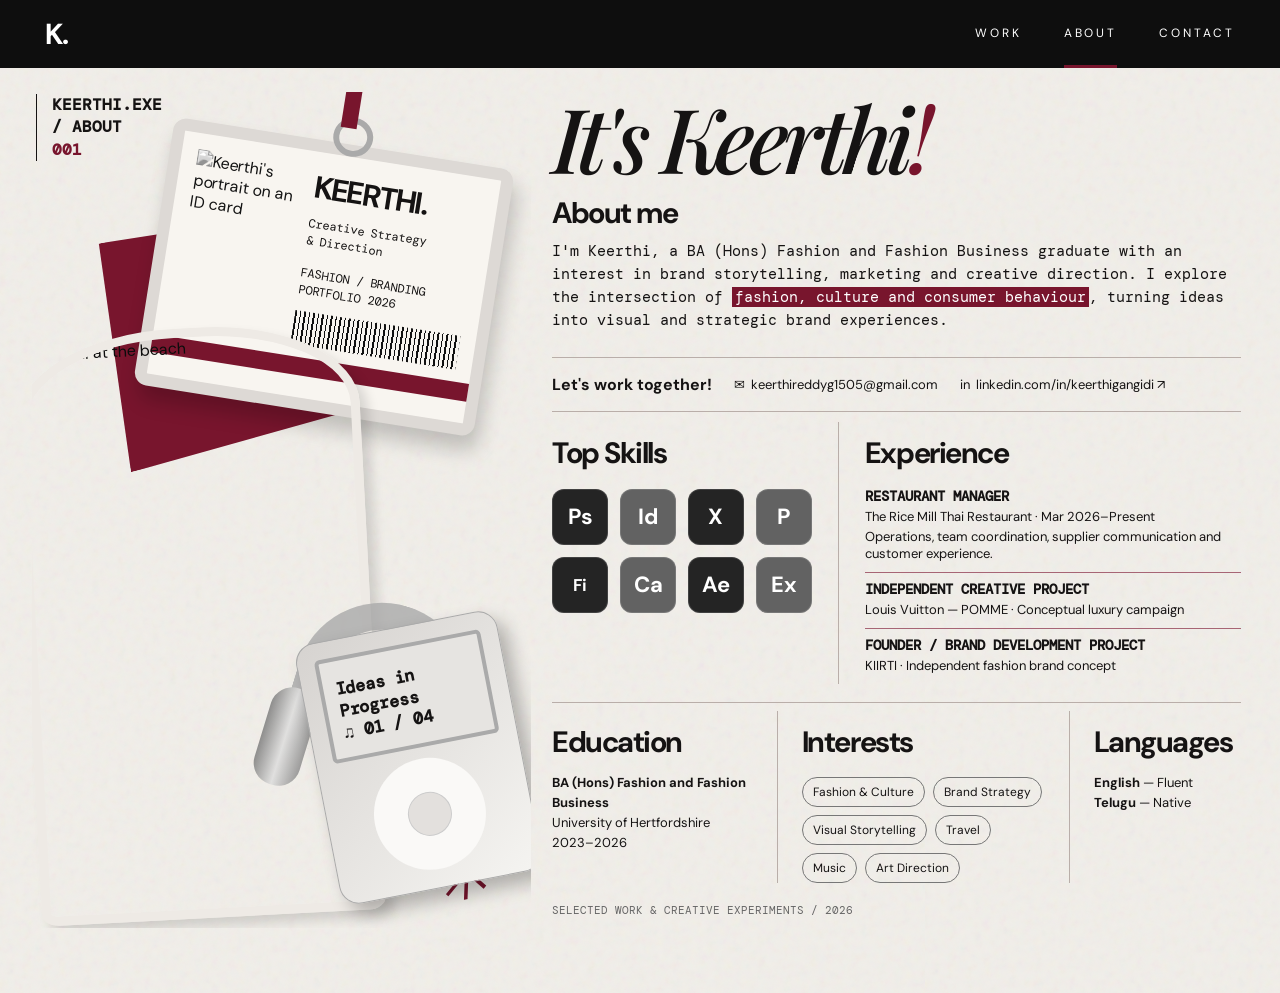
==== about.html @ a06f7903 "Add files via upload" ====
<!DOCTYPE html>
<html lang="en">
<head>
<meta charset="utf-8"><meta name="viewport" content="width=device-width,initial-scale=1">
<title>About — Keerthi</title>
<meta name="description" content="About Keerthi — fashion marketing, branding and creative direction.">
<link rel="preconnect" href="https://fonts.googleapis.com"><link rel="preconnect" href="https://fonts.gstatic.com" crossorigin>
<link href="https://fonts.googleapis.com/css2?family=DM+Sans:wght@400;500;600;700&family=DM+Mono:wght@400;500&family=Playfair+Display:ital,wght@0,500;1,500&display=swap" rel="stylesheet">
<style>
:root{--paper:#f1eee9;--ink:#151313;--red:#78152d;--line:#b9aea9}*{box-sizing:border-box}html{scroll-behavior:smooth}body{margin:0;background:var(--paper);color:var(--ink);font-family:'DM Sans',sans-serif}a{color:inherit}a:focus-visible{outline:3px solid var(--red);outline-offset:4px}.top{height:68px;background:#0e0e0e;color:white;display:flex;justify-content:space-between;align-items:center;padding:0 3.5%;letter-spacing:.18em}.top .mark{font-size:29px;font-weight:700;letter-spacing:-.06em;text-decoration:none}.top nav{display:flex;gap:42px}.top nav a{font-size:12px;text-decoration:none;padding:24px 0}.top nav .active{border-bottom:3px solid var(--red)}.page{max-width:1700px;margin:auto;min-height:calc(100vh - 68px);padding:24px 2.5% 65px;display:grid;grid-template-columns:41% 59%;background-color:var(--paper);background-image:url("data:image/svg+xml,%3Csvg viewBox='0 0 180 180' xmlns='http://www.w3.org/2000/svg'%3E%3Cfilter id='n'%3E%3CfeTurbulence type='fractalNoise' baseFrequency='.6' numOctaves='3' stitchTiles='stitch'/%3E%3C/filter%3E%3Crect width='100%25' height='100%25' filter='url(%23n)' opacity='.075'/%3E%3C/svg%3E")}.art{min-height:790px;position:relative;overflow:hidden}.side-label{position:absolute;z-index:7;left:4px;top:2px;border-left:1px solid;padding-left:15px;font:600 16px/1.4 'DM Mono',monospace}.side-label strong{color:var(--red)}.paper-scrap{position:absolute;background:var(--red);width:250px;height:230px;left:70px;top:125px;transform:rotate(-13deg);clip-path:polygon(8% 0,97% 7%,100% 95%,0 100%);box-shadow:0 4px 14px #0002}.id-card{position:absolute;top:50px;left:24%;width:69%;min-height:270px;z-index:3;transform:rotate(9deg);padding:16px;background:#f8f5f0;border:12px solid #ddd9d5;border-radius:13px;box-shadow:6px 14px 20px #0003}.id-card:before{content:'';position:absolute;left:46%;top:-39px;width:28px;height:27px;border:6px solid #aaa;border-radius:50%}.id-card:after{content:'';position:absolute;top:-93px;left:calc(46% + 6px);width:16px;height:65px;background:var(--red)}.id-inner{display:flex;gap:14px;align-items:flex-start}.id-inner img{width:37%;height:150px;object-fit:cover;object-position:center 23%;filter:grayscale(1)}.id-copy{flex:1}.id-copy b{font-size:clamp(20px,2.4vw,36px);letter-spacing:-.05em}.id-copy small{display:block;margin-top:8px;font:12px/1.4 'DM Mono',monospace}.barcode{height:34px;margin-top:12px;background:repeating-linear-gradient(90deg,#111 0 2px,transparent 2px 5px,#111 5px 6px,transparent 6px 9px)}.id-footer{height:18px;background:var(--red);margin:12px -16px -16px}.portrait{position:absolute;left:-1%;bottom:10px;width:69%;height:590px;z-index:4;overflow:hidden;transform:rotate(-3deg);border:9px solid #eeeae5;border-radius:47% 45% 5% 5% / 15% 14% 2% 2%;box-shadow:8px 8px 12px #0002}.portrait img{width:100%;height:100%;object-fit:cover;object-position:center 25%;filter:grayscale(1) contrast(1.07)}.headphones{position:absolute;right:12%;bottom:160px;z-index:5;width:175px;height:165px;border:27px solid #aaa;border-bottom:0;border-radius:95px 95px 0 0;transform:rotate(17deg);opacity:.8}.headphones:before,.headphones:after{content:'';position:absolute;bottom:-45px;width:47px;height:100px;background:linear-gradient(90deg,#777,#ddd,#888);border-radius:22px}.headphones:before{left:-42px}.headphones:after{right:-42px}.player{position:absolute;right:2%;bottom:38px;z-index:6;width:205px;height:265px;background:linear-gradient(140deg,#d6d3d0,#f5f4f1);border:1px solid #aaa;border-radius:20px;box-shadow:8px 11px 18px #0004;transform:rotate(-11deg);padding:17px}.screen{height:105px;background:#e6e4e1;border:4px solid #aaa;border-radius:5px;padding:17px 12px;font:600 17px/1.3 'DM Mono',monospace}.wheel{width:112px;height:112px;border-radius:50%;background:#faf9f7;margin:11px auto;display:grid;place-items:center;color:#555;font:13px 'DM Mono',monospace}.wheel:after{content:'';position:absolute;width:42px;height:42px;border-radius:50%;background:#e3e0dd;border:1px solid #ccc}.scribble{position:absolute;right:8%;bottom:9px;color:var(--red);font:italic 75px 'Playfair Display',serif;transform:rotate(-12deg)}.content{padding:0 1% 0 3%;min-width:0}.content h1{font:italic 500 clamp(58px,7vw,128px)/1 'Playfair Display',serif;letter-spacing:-.065em;margin:0 0 12px}.content h1 span{color:var(--red)}h2{font-size:clamp(25px,2.3vw,39px);letter-spacing:-.05em;margin:12px 0 8px}.bio{font:15px/1.55 'DM Mono',monospace;max-width:900px;margin:0 0 24px}.highlight{background:var(--red);color:white;padding:0 3px}.contact{display:flex;flex-wrap:wrap;gap:12px 22px;align-items:center;border-top:1px solid var(--line);border-bottom:1px solid var(--line);padding:16px 0;font-size:13px}.contact strong{font-size:16px}.contact a{text-decoration:none;overflow-wrap:anywhere}.contact a:hover{text-decoration:underline}.grid{display:grid;grid-template-columns:1fr 1.55fr;gap:26px;padding:10px 0 18px;border-bottom:1px solid var(--line)}.grid>section+section{border-left:1px solid var(--line);padding-left:26px}.icons{display:grid;grid-template-columns:repeat(4,minmax(0,60px));gap:12px;margin-top:17px}.icon{display:grid;place-items:center;height:56px;border-radius:12px;color:#fff;background:#242424;font-weight:700;font-size:22px;box-shadow:inset 0 0 0 1px #ffffff22}.icon:nth-child(2n){background:#626262}.icon:nth-child(5){font-size:17px}.exp{padding:7px 0;border-bottom:1px solid #a76575}.exp:last-child{border:0}.exp b{display:block;font:700 14px 'DM Mono',monospace}.exp p{margin:3px 0;font-size:13px}.lower{display:grid;grid-template-columns:1.05fr 1.4fr .9fr;gap:24px;padding-top:8px}.lower section+section{border-left:1px solid var(--line);padding-left:24px}.lower p{font-size:13px;line-height:1.55;margin:12px 0}.pills{display:flex;flex-wrap:wrap;gap:8px;margin-top:16px}.pills span{font-size:12px;border:1px solid #777;border-radius:25px;padding:6px 10px}.note{font-size:11px;color:#666;margin-top:20px;font-family:'DM Mono',monospace}@media(max-width:1100px){.page{grid-template-columns:1fr}.art{min-height:660px;max-width:660px;width:100%;margin:auto}.portrait{height:490px}.content{padding:15px 3%}.content h1{font-size:clamp(58px,11vw,110px)}}@media(max-width:650px){.top{padding:0 5%}.top nav{gap:17px}.top nav a{font-size:10px}.page{padding:18px 4% 50px}.art{min-height:490px}.id-card{width:68%;left:27%;min-height:200px;padding:8px;border-width:7px}.id-inner img{height:100px}.id-copy b{font-size:18px}.id-copy small{font-size:9px}.barcode{height:20px}.portrait{height:360px;width:65%;border-width:5px}.headphones{display:none}.player{width:128px;height:174px;bottom:30px;padding:10px;border-radius:12px}.screen{height:66px;font-size:11px;padding:8px}.wheel{height:68px;width:68px}.wheel:after{height:26px;width:26px}.grid,.lower{grid-template-columns:1fr}.grid>section+section,.lower section+section{border-left:0;padding-left:0;border-top:1px solid var(--line);padding-top:12px}.icons{grid-template-columns:repeat(4,56px)}.contact{font-size:12px}}
</style>
</head>
<body>
<header class="top"><a class="mark" href="index.html">K.</a><nav aria-label="Main navigation"><a href="index.html#work">WORK</a><a href="about.html" class="active" aria-current="page">ABOUT</a><a href="mailto:keerthireddyg1505@gmail.com">CONTACT</a></nav></header>
<main class="page"><div class="art" aria-label="Editorial collage with two portraits of Keerthi"><div class="side-label">KEERTHI.EXE<br>/ ABOUT<br><strong>001</strong></div><div class="paper-scrap"></div><div class="id-card"><div class="id-inner"><img src="images/id-photo.jpeg" alt="Keerthi's portrait on an ID card"><div class="id-copy"><b>KEERTHI.</b><small>Creative Strategy<br>& Direction<br><br>FASHION / BRANDING<br>PORTFOLIO 2026</small><div class="barcode" aria-hidden="true"></div></div></div><div class="id-footer"></div></div><div class="portrait"><img src="images/beach.jpeg" alt="Keerthi at the beach"></div><div class="headphones" aria-hidden="true"></div><div class="player" aria-label="Decorative music player"><div class="screen">Ideas in<br>Progress<br>♫ 01 / 04</div><div class="wheel">MENU</div></div><div class="scribble" aria-hidden="true">✳</div></div>
<div class="content"><h1>It's Keerthi<span>!</span></h1><h2>About me</h2><p class="bio">I'm Keerthi, a BA (Hons) Fashion and Fashion Business graduate with an interest in brand storytelling, marketing and creative direction. I explore the intersection of <span class="highlight">fashion, culture and consumer behaviour</span>, turning ideas into visual and strategic brand experiences.</p><div class="contact"><strong>Let's work together!</strong><a href="mailto:keerthireddyg1505@gmail.com">✉ &nbsp;keerthireddyg1505@gmail.com</a><a href="https://www.linkedin.com/in/keerthigangidi" target="_blank" rel="noopener noreferrer">in &nbsp;linkedin.com/in/keerthigangidi ↗</a></div><div class="grid"><section><h2>Top Skills</h2><div class="icons" aria-label="Photoshop, InDesign, Excel, PowerPoint, Figma, Canva, After Effects and Adobe Express"><span class="icon" title="Photoshop">Ps</span><span class="icon" title="InDesign">Id</span><span class="icon" title="Excel">X</span><span class="icon" title="PowerPoint">P</span><span class="icon" title="Figma">Fi</span><span class="icon" title="Canva">Ca</span><span class="icon" title="After Effects">Ae</span><span class="icon" title="Adobe Express">Ex</span></div></section><section><h2>Experience</h2><div class="exp"><b>RESTAURANT MANAGER</b><p>The Rice Mill Thai Restaurant · Mar 2026–Present</p><p>Operations, team coordination, supplier communication and customer experience.</p></div><div class="exp"><b>INDEPENDENT CREATIVE PROJECT</b><p>Louis Vuitton — POMME · Conceptual luxury campaign</p></div><div class="exp"><b>FOUNDER / BRAND DEVELOPMENT PROJECT</b><p>KIIRTI · Independent fashion brand concept</p></div></section></div><div class="lower"><section><h2>Education</h2><p><b>BA (Hons) Fashion and Fashion Business</b><br>University of Hertfordshire<br>2023–2026</p></section><section><h2>Interests</h2><div class="pills"><span>Fashion & Culture</span><span>Brand Strategy</span><span>Visual Storytelling</span><span>Travel</span><span>Music</span><span>Art Direction</span></div></section><section><h2>Languages</h2><p><b>English</b> — Fluent<br><b>Telugu</b> — Native</p></section></div><p class="note">SELECTED WORK & CREATIVE EXPERIMENTS / 2026</p></div></main>
</body></html>
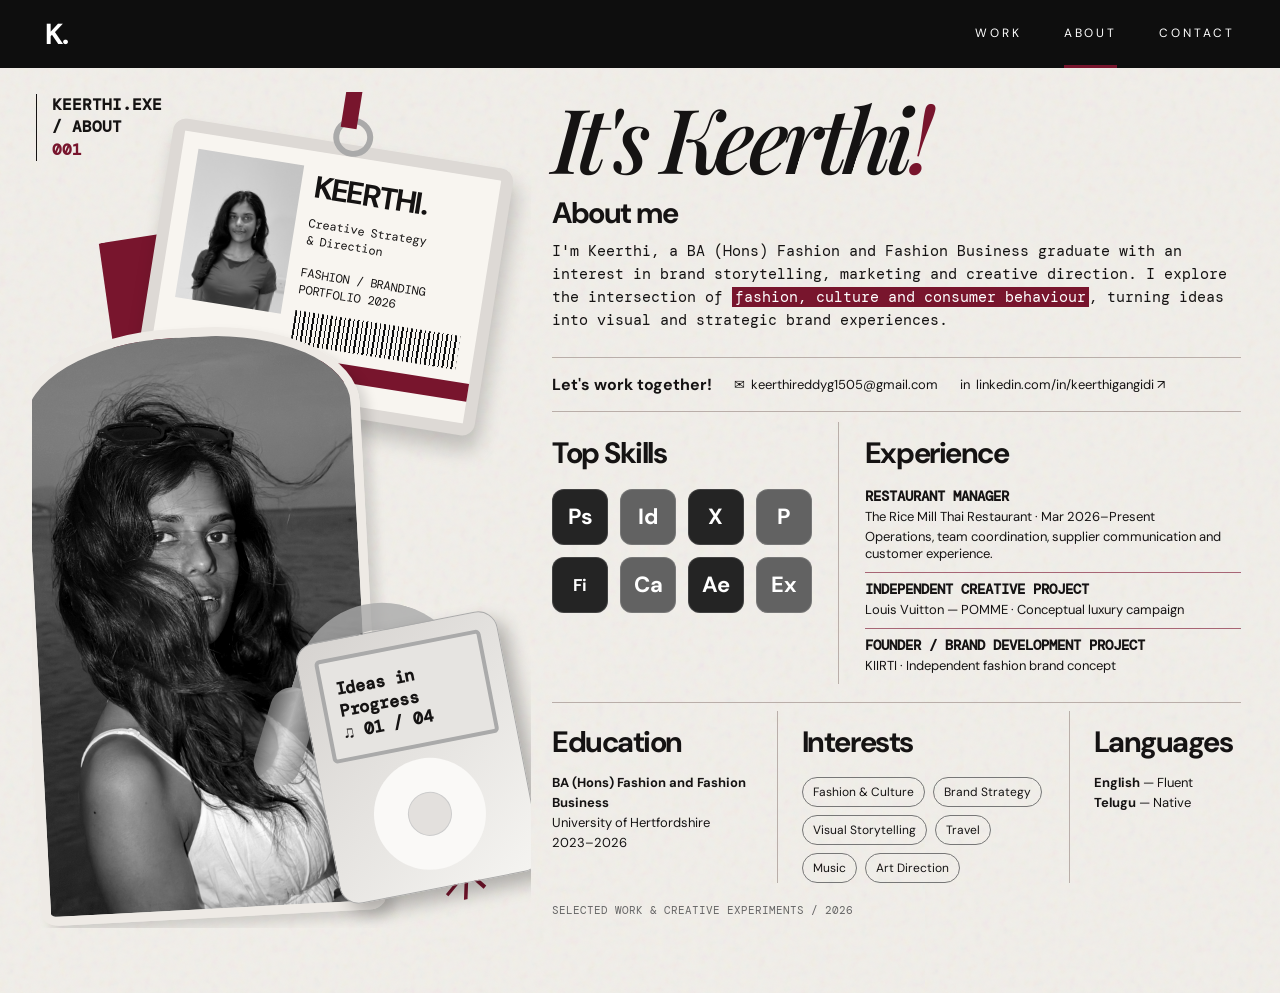
==== commit 77d56acc: "Update about.html" ====
--- a/about.html
+++ b/about.html
@@ -12,6 +12,6 @@
 </head>
 <body>
 <header class="top"><a class="mark" href="index.html">K.</a><nav aria-label="Main navigation"><a href="index.html#work">WORK</a><a href="about.html" class="active" aria-current="page">ABOUT</a><a href="mailto:keerthireddyg1505@gmail.com">CONTACT</a></nav></header>
-<main class="page"><div class="art" aria-label="Editorial collage with two portraits of Keerthi"><div class="side-label">KEERTHI.EXE<br>/ ABOUT<br><strong>001</strong></div><div class="paper-scrap"></div><div class="id-card"><div class="id-inner"><img src="images/id-photo.jpeg" alt="Keerthi's portrait on an ID card"><div class="id-copy"><b>KEERTHI.</b><small>Creative Strategy<br>& Direction<br><br>FASHION / BRANDING<br>PORTFOLIO 2026</small><div class="barcode" aria-hidden="true"></div></div></div><div class="id-footer"></div></div><div class="portrait"><img src="images/beach.jpeg" alt="Keerthi at the beach"></div><div class="headphones" aria-hidden="true"></div><div class="player" aria-label="Decorative music player"><div class="screen">Ideas in<br>Progress<br>♫ 01 / 04</div><div class="wheel">MENU</div></div><div class="scribble" aria-hidden="true">✳</div></div>
+<main class="page"><div class="art" aria-label="Editorial collage with two portraits of Keerthi"><div class="side-label">KEERTHI.EXE<br>/ ABOUT<br><strong>001</strong></div><div class="paper-scrap"></div><div class="id-card"><div class="id-inner"><img src="id-photo.jpeg" alt="Keerthi ID portrait"><div class="id-copy"><b>KEERTHI.</b><small>Creative Strategy<br>& Direction<br><br>FASHION / BRANDING<br>PORTFOLIO 2026</small><div class="barcode" aria-hidden="true"></div></div></div><div class="id-footer"></div></div><div class="portrait"><img src="beach.jpeg" alt="Keerthi at the beach"></div><div class="headphones" aria-hidden="true"></div><div class="player" aria-label="Decorative music player"><div class="screen">Ideas in<br>Progress<br>♫ 01 / 04</div><div class="wheel">MENU</div></div><div class="scribble" aria-hidden="true">✳</div></div>
 <div class="content"><h1>It's Keerthi<span>!</span></h1><h2>About me</h2><p class="bio">I'm Keerthi, a BA (Hons) Fashion and Fashion Business graduate with an interest in brand storytelling, marketing and creative direction. I explore the intersection of <span class="highlight">fashion, culture and consumer behaviour</span>, turning ideas into visual and strategic brand experiences.</p><div class="contact"><strong>Let's work together!</strong><a href="mailto:keerthireddyg1505@gmail.com">✉ &nbsp;keerthireddyg1505@gmail.com</a><a href="https://www.linkedin.com/in/keerthigangidi" target="_blank" rel="noopener noreferrer">in &nbsp;linkedin.com/in/keerthigangidi ↗</a></div><div class="grid"><section><h2>Top Skills</h2><div class="icons" aria-label="Photoshop, InDesign, Excel, PowerPoint, Figma, Canva, After Effects and Adobe Express"><span class="icon" title="Photoshop">Ps</span><span class="icon" title="InDesign">Id</span><span class="icon" title="Excel">X</span><span class="icon" title="PowerPoint">P</span><span class="icon" title="Figma">Fi</span><span class="icon" title="Canva">Ca</span><span class="icon" title="After Effects">Ae</span><span class="icon" title="Adobe Express">Ex</span></div></section><section><h2>Experience</h2><div class="exp"><b>RESTAURANT MANAGER</b><p>The Rice Mill Thai Restaurant · Mar 2026–Present</p><p>Operations, team coordination, supplier communication and customer experience.</p></div><div class="exp"><b>INDEPENDENT CREATIVE PROJECT</b><p>Louis Vuitton — POMME · Conceptual luxury campaign</p></div><div class="exp"><b>FOUNDER / BRAND DEVELOPMENT PROJECT</b><p>KIIRTI · Independent fashion brand concept</p></div></section></div><div class="lower"><section><h2>Education</h2><p><b>BA (Hons) Fashion and Fashion Business</b><br>University of Hertfordshire<br>2023–2026</p></section><section><h2>Interests</h2><div class="pills"><span>Fashion & Culture</span><span>Brand Strategy</span><span>Visual Storytelling</span><span>Travel</span><span>Music</span><span>Art Direction</span></div></section><section><h2>Languages</h2><p><b>English</b> — Fluent<br><b>Telugu</b> — Native</p></section></div><p class="note">SELECTED WORK & CREATIVE EXPERIMENTS / 2026</p></div></main>
 </body></html>
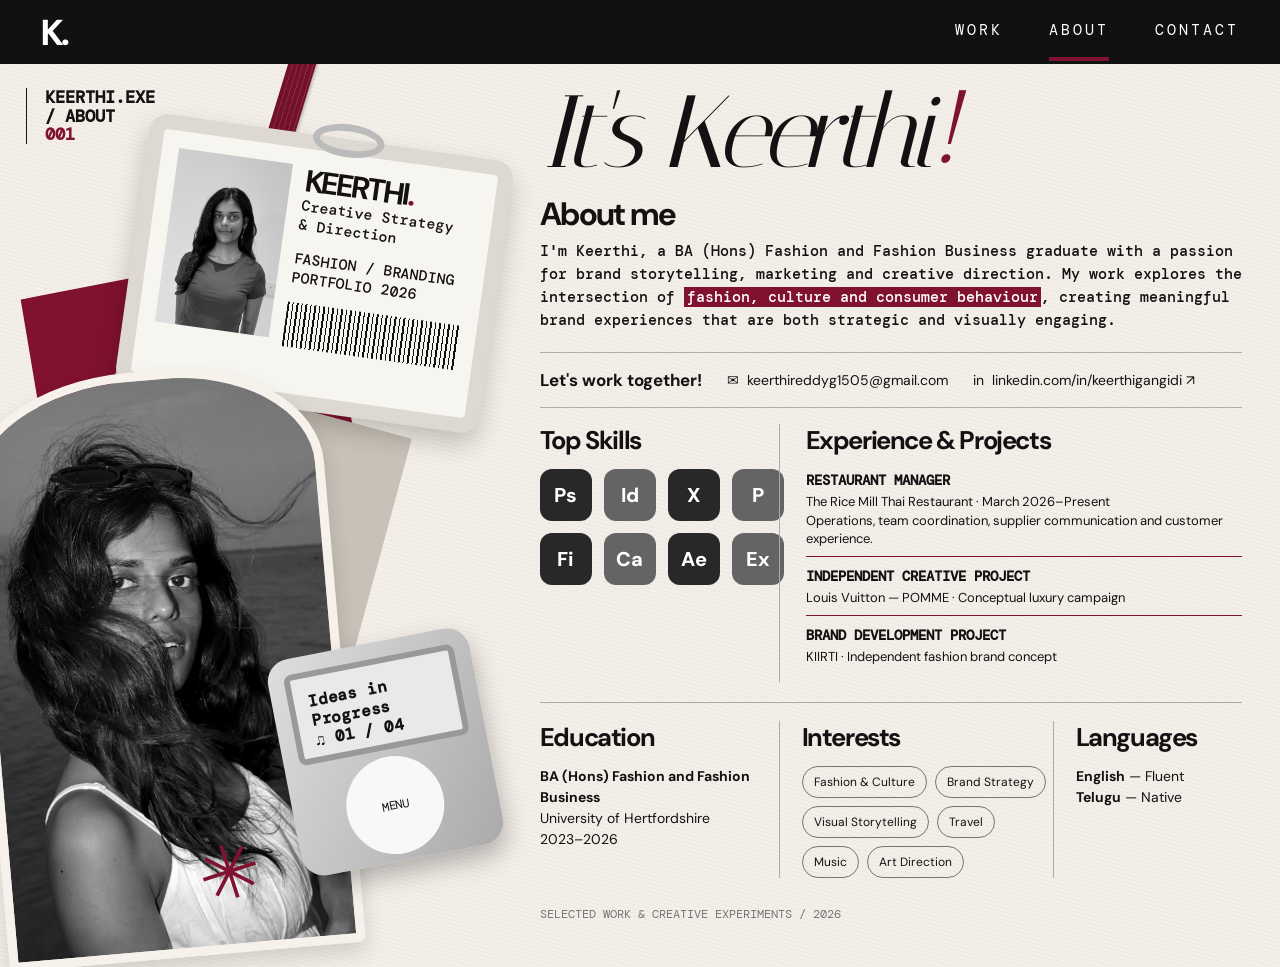
==== commit b4040b89: "Add files via upload" ====
--- a/about.html
+++ b/about.html
@@ -1,17 +1,29 @@
-<!DOCTYPE html>
+<!doctype html>
 <html lang="en">
 <head>
-<meta charset="utf-8"><meta name="viewport" content="width=device-width,initial-scale=1">
-<title>About — Keerthi</title>
-<meta name="description" content="About Keerthi — fashion marketing, branding and creative direction.">
+<meta charset="utf-8"><meta name="viewport" content="width=device-width, initial-scale=1">
+<title>About — Keerthi | Creative Portfolio</title>
+<meta name="description" content="Meet Keerthi — fashion marketing, branding and creative direction.">
 <link rel="preconnect" href="https://fonts.googleapis.com"><link rel="preconnect" href="https://fonts.gstatic.com" crossorigin>
-<link href="https://fonts.googleapis.com/css2?family=DM+Sans:wght@400;500;600;700&family=DM+Mono:wght@400;500&family=Playfair+Display:ital,wght@0,500;1,500&display=swap" rel="stylesheet">
+<link href="https://fonts.googleapis.com/css2?family=DM+Sans:wght@400;500;600;700;800&family=DM+Mono:wght@400;500&family=Italiana&display=swap" rel="stylesheet">
 <style>
-:root{--paper:#f1eee9;--ink:#151313;--red:#78152d;--line:#b9aea9}*{box-sizing:border-box}html{scroll-behavior:smooth}body{margin:0;background:var(--paper);color:var(--ink);font-family:'DM Sans',sans-serif}a{color:inherit}a:focus-visible{outline:3px solid var(--red);outline-offset:4px}.top{height:68px;background:#0e0e0e;color:white;display:flex;justify-content:space-between;align-items:center;padding:0 3.5%;letter-spacing:.18em}.top .mark{font-size:29px;font-weight:700;letter-spacing:-.06em;text-decoration:none}.top nav{display:flex;gap:42px}.top nav a{font-size:12px;text-decoration:none;padding:24px 0}.top nav .active{border-bottom:3px solid var(--red)}.page{max-width:1700px;margin:auto;min-height:calc(100vh - 68px);padding:24px 2.5% 65px;display:grid;grid-template-columns:41% 59%;background-color:var(--paper);background-image:url("data:image/svg+xml,%3Csvg viewBox='0 0 180 180' xmlns='http://www.w3.org/2000/svg'%3E%3Cfilter id='n'%3E%3CfeTurbulence type='fractalNoise' baseFrequency='.6' numOctaves='3' stitchTiles='stitch'/%3E%3C/filter%3E%3Crect width='100%25' height='100%25' filter='url(%23n)' opacity='.075'/%3E%3C/svg%3E")}.art{min-height:790px;position:relative;overflow:hidden}.side-label{position:absolute;z-index:7;left:4px;top:2px;border-left:1px solid;padding-left:15px;font:600 16px/1.4 'DM Mono',monospace}.side-label strong{color:var(--red)}.paper-scrap{position:absolute;background:var(--red);width:250px;height:230px;left:70px;top:125px;transform:rotate(-13deg);clip-path:polygon(8% 0,97% 7%,100% 95%,0 100%);box-shadow:0 4px 14px #0002}.id-card{position:absolute;top:50px;left:24%;width:69%;min-height:270px;z-index:3;transform:rotate(9deg);padding:16px;background:#f8f5f0;border:12px solid #ddd9d5;border-radius:13px;box-shadow:6px 14px 20px #0003}.id-card:before{content:'';position:absolute;left:46%;top:-39px;width:28px;height:27px;border:6px solid #aaa;border-radius:50%}.id-card:after{content:'';position:absolute;top:-93px;left:calc(46% + 6px);width:16px;height:65px;background:var(--red)}.id-inner{display:flex;gap:14px;align-items:flex-start}.id-inner img{width:37%;height:150px;object-fit:cover;object-position:center 23%;filter:grayscale(1)}.id-copy{flex:1}.id-copy b{font-size:clamp(20px,2.4vw,36px);letter-spacing:-.05em}.id-copy small{display:block;margin-top:8px;font:12px/1.4 'DM Mono',monospace}.barcode{height:34px;margin-top:12px;background:repeating-linear-gradient(90deg,#111 0 2px,transparent 2px 5px,#111 5px 6px,transparent 6px 9px)}.id-footer{height:18px;background:var(--red);margin:12px -16px -16px}.portrait{position:absolute;left:-1%;bottom:10px;width:69%;height:590px;z-index:4;overflow:hidden;transform:rotate(-3deg);border:9px solid #eeeae5;border-radius:47% 45% 5% 5% / 15% 14% 2% 2%;box-shadow:8px 8px 12px #0002}.portrait img{width:100%;height:100%;object-fit:cover;object-position:center 25%;filter:grayscale(1) contrast(1.07)}.headphones{position:absolute;right:12%;bottom:160px;z-index:5;width:175px;height:165px;border:27px solid #aaa;border-bottom:0;border-radius:95px 95px 0 0;transform:rotate(17deg);opacity:.8}.headphones:before,.headphones:after{content:'';position:absolute;bottom:-45px;width:47px;height:100px;background:linear-gradient(90deg,#777,#ddd,#888);border-radius:22px}.headphones:before{left:-42px}.headphones:after{right:-42px}.player{position:absolute;right:2%;bottom:38px;z-index:6;width:205px;height:265px;background:linear-gradient(140deg,#d6d3d0,#f5f4f1);border:1px solid #aaa;border-radius:20px;box-shadow:8px 11px 18px #0004;transform:rotate(-11deg);padding:17px}.screen{height:105px;background:#e6e4e1;border:4px solid #aaa;border-radius:5px;padding:17px 12px;font:600 17px/1.3 'DM Mono',monospace}.wheel{width:112px;height:112px;border-radius:50%;background:#faf9f7;margin:11px auto;display:grid;place-items:center;color:#555;font:13px 'DM Mono',monospace}.wheel:after{content:'';position:absolute;width:42px;height:42px;border-radius:50%;background:#e3e0dd;border:1px solid #ccc}.scribble{position:absolute;right:8%;bottom:9px;color:var(--red);font:italic 75px 'Playfair Display',serif;transform:rotate(-12deg)}.content{padding:0 1% 0 3%;min-width:0}.content h1{font:italic 500 clamp(58px,7vw,128px)/1 'Playfair Display',serif;letter-spacing:-.065em;margin:0 0 12px}.content h1 span{color:var(--red)}h2{font-size:clamp(25px,2.3vw,39px);letter-spacing:-.05em;margin:12px 0 8px}.bio{font:15px/1.55 'DM Mono',monospace;max-width:900px;margin:0 0 24px}.highlight{background:var(--red);color:white;padding:0 3px}.contact{display:flex;flex-wrap:wrap;gap:12px 22px;align-items:center;border-top:1px solid var(--line);border-bottom:1px solid var(--line);padding:16px 0;font-size:13px}.contact strong{font-size:16px}.contact a{text-decoration:none;overflow-wrap:anywhere}.contact a:hover{text-decoration:underline}.grid{display:grid;grid-template-columns:1fr 1.55fr;gap:26px;padding:10px 0 18px;border-bottom:1px solid var(--line)}.grid>section+section{border-left:1px solid var(--line);padding-left:26px}.icons{display:grid;grid-template-columns:repeat(4,minmax(0,60px));gap:12px;margin-top:17px}.icon{display:grid;place-items:center;height:56px;border-radius:12px;color:#fff;background:#242424;font-weight:700;font-size:22px;box-shadow:inset 0 0 0 1px #ffffff22}.icon:nth-child(2n){background:#626262}.icon:nth-child(5){font-size:17px}.exp{padding:7px 0;border-bottom:1px solid #a76575}.exp:last-child{border:0}.exp b{display:block;font:700 14px 'DM Mono',monospace}.exp p{margin:3px 0;font-size:13px}.lower{display:grid;grid-template-columns:1.05fr 1.4fr .9fr;gap:24px;padding-top:8px}.lower section+section{border-left:1px solid var(--line);padding-left:24px}.lower p{font-size:13px;line-height:1.55;margin:12px 0}.pills{display:flex;flex-wrap:wrap;gap:8px;margin-top:16px}.pills span{font-size:12px;border:1px solid #777;border-radius:25px;padding:6px 10px}.note{font-size:11px;color:#666;margin-top:20px;font-family:'DM Mono',monospace}@media(max-width:1100px){.page{grid-template-columns:1fr}.art{min-height:660px;max-width:660px;width:100%;margin:auto}.portrait{height:490px}.content{padding:15px 3%}.content h1{font-size:clamp(58px,11vw,110px)}}@media(max-width:650px){.top{padding:0 5%}.top nav{gap:17px}.top nav a{font-size:10px}.page{padding:18px 4% 50px}.art{min-height:490px}.id-card{width:68%;left:27%;min-height:200px;padding:8px;border-width:7px}.id-inner img{height:100px}.id-copy b{font-size:18px}.id-copy small{font-size:9px}.barcode{height:20px}.portrait{height:360px;width:65%;border-width:5px}.headphones{display:none}.player{width:128px;height:174px;bottom:30px;padding:10px;border-radius:12px}.screen{height:66px;font-size:11px;padding:8px}.wheel{height:68px;width:68px}.wheel:after{height:26px;width:26px}.grid,.lower{grid-template-columns:1fr}.grid>section+section,.lower section+section{border-left:0;padding-left:0;border-top:1px solid var(--line);padding-top:12px}.icons{grid-template-columns:repeat(4,56px)}.contact{font-size:12px}}
+:root{--wine:#80112f;--ink:#141112;--paper:#f3eee8}*{box-sizing:border-box}html{scroll-behavior:smooth}body{margin:0;background:var(--paper);color:var(--ink);font-family:'DM Sans',Arial,sans-serif}a{color:inherit}nav{height:64px;background:#111;display:flex;align-items:center;justify-content:space-between;padding:0 3.2%;color:white;position:relative;z-index:5}nav .logo{font-size:36px;font-weight:800;text-decoration:none;letter-spacing:-.07em}nav .links{display:flex;gap:46px}nav .links a{font-family:'DM Mono',monospace;letter-spacing:.2em;text-decoration:none;font-size:15px;padding:17px 0}nav .links .active{border-bottom:4px solid var(--wine)}main{min-height:calc(100vh - 64px);background-color:var(--paper);background-image:repeating-linear-gradient(13deg,transparent 0 3px,#3b241807 3px 4px);display:grid;grid-template-columns:41% 59%;overflow:hidden}.visual{min-height:820px;position:relative}.micro{position:absolute;top:24px;left:5%;border-left:1px solid #171717;padding-left:18px;font:700 17px/1.1 'DM Mono',monospace;z-index:4}.micro em{font-style:normal;color:var(--wine)}.scrap{position:absolute;background:var(--wine);transform:rotate(-13deg);width:62%;height:270px;top:22%;left:6%;clip-path:polygon(5% 0,98% 4%,95% 95%,0 100%)}.scrap.two{background:#c8c1b7;top:36%;left:13%;transform:rotate(13deg);height:280px}.lanyard{position:absolute;left:53%;top:-65px;width:27px;height:200px;background:repeating-linear-gradient(90deg,#71112b 0 4px,#8b2840 4px 5px);transform:rotate(17deg);z-index:3;box-shadow:2px 2px 3px #0003}.id-card{position:absolute;z-index:3;top:8%;left:25%;width:70%;height:275px;transform:rotate(8deg);background:#f7f5f0;border:15px solid #ddd8d2;border-radius:19px;box-shadow:0 12px 25px #0003;padding:17px;display:flex;gap:14px}.id-card:before{content:'';position:absolute;width:58px;height:19px;border:7px solid #bbb;top:-30px;left:44%;border-radius:50%}.id-card img{width:38%;height:83%;object-fit:cover;filter:grayscale(1)}.id-copy{flex:1;min-width:0}.id-copy strong{font-size:clamp(20px,2.4vw,36px);line-height:1;letter-spacing:-.07em}.id-copy p{font:500 clamp(10px,1.15vw,16px)/1.3 'DM Mono',monospace}.barcode{height:45px;margin-top:12px;background:repeating-linear-gradient(90deg,#111 0 2px,transparent 2px 5px,#111 5px 6px,transparent 6px 9px)}.portrait{position:absolute;z-index:4;left:-3%;top:34%;width:68%;height:65%;transform:rotate(-5deg);border:9px solid #f6f1eb;border-radius:47% 43% 2% 3%/18% 18% 1% 1%;overflow:hidden;box-shadow:0 10px 20px #0002}.portrait img{width:100%;height:100%;object-fit:cover;object-position:50% 25%;filter:grayscale(1) contrast(1.09)}.player{position:absolute;z-index:4;left:54%;top:64%;width:39%;height:220px;transform:rotate(-11deg);border-radius:23px;background:linear-gradient(125deg,#dedede,#aaa);box-shadow:0 12px 25px #0004;padding:16px}.player .screen{background:#e9e9e9;border:6px solid #999;border-radius:8px;height:92px;padding:14px;font:700 16px/1.25 'DM Mono',monospace}.player .wheel{width:98px;height:98px;border-radius:50%;background:#f8f8f8;margin:7px auto;display:grid;place-items:center;font:12px 'DM Mono',monospace}.sticker{position:absolute;bottom:5%;left:38%;z-index:5;color:var(--wine);font-size:75px;transform:rotate(-18deg)}.content{padding:20px 5% 45px 2%;min-width:0}.headline{font:italic clamp(70px,8vw,155px)/.95 'Italiana',Georgia,serif;letter-spacing:-.055em;margin:0 0 12px;white-space:nowrap}.headline span{color:var(--wine)}h1,h2,h3,p{margin-top:0}h1{font-size:clamp(26px,2.5vw,39px);letter-spacing:-.05em;margin-bottom:5px}.intro{font:500 clamp(14px,1.2vw,18px)/1.5 'DM Mono',monospace;max-width:900px;margin-bottom:20px}.mark{background:var(--wine);color:white;padding:0 3px}.contact{border-block:1px solid #b4aca6;display:flex;align-items:center;gap:25px;flex-wrap:wrap;padding:16px 0;margin:16px 0}.contact b{font-size:17px}.contact a{text-decoration:none;font-size:14px;overflow-wrap:anywhere}.contact a:hover{text-decoration:underline}.grid-top{display:grid;grid-template-columns:34% 66%;border-bottom:1px solid #aaa;padding-bottom:20px}.grid-top>section+section{border-left:1px solid #aaa;padding-left:26px}.content h2{font-size:clamp(23px,2vw,34px);letter-spacing:-.055em;margin-bottom:12px}.skills{display:grid;grid-template-columns:repeat(4,52px);gap:12px}.skill{background:#282828;color:white;width:52px;height:52px;border-radius:12px;display:grid;place-items:center;font-weight:800;font-size:20px}.skill:nth-child(even){background:#646464}.job{border-bottom:1px solid var(--wine);padding:0 0 8px;margin-bottom:8px}.job:last-child{border:0}.job b{font:700 14px 'DM Mono',monospace}.job p{font-size:13px;line-height:1.4;margin:3px 0 0}.grid-bottom{display:grid;grid-template-columns:34% 39% 27%;padding-top:18px}.grid-bottom>section+section{border-left:1px solid #aaa;padding-left:22px}.grid-bottom p{font-size:14px;line-height:1.5}.tags{display:flex;gap:8px;flex-wrap:wrap}.tags span{border:1px solid #777;border-radius:25px;padding:7px 11px;font-size:12px;white-space:nowrap}.fineprint{margin-top:28px;color:#777;font:12px 'DM Mono',monospace}
+@media(max-width:1100px){main{grid-template-columns:40% 60%}.visual{min-height:730px}.id-card{height:235px}.skills{grid-template-columns:repeat(4,43px);gap:7px}.skill{width:43px;height:43px;font-size:17px}.grid-bottom{grid-template-columns:1fr 1fr}.grid-bottom section:last-child{grid-column:1/-1;border-left:0;padding-left:0;margin-top:20px}.headline{font-size:clamp(64px,7vw,100px)}}
+@media(max-width:760px){nav{height:60px;padding:0 20px}nav .links{gap:16px}nav .links a{font-size:11px;letter-spacing:.1em}main{display:block}.visual{height:590px;min-height:0}.micro{top:16px}.id-card{left:29%;top:9%;width:65%;height:220px;padding:8px;border-width:9px}.id-copy strong{font-size:21px}.id-copy p{font-size:10px}.barcode{height:25px}.portrait{left:3%;top:33%;width:62%;height:62%}.player{left:59%;top:65%;width:36%;height:160px;padding:10px}.player .screen{height:67px;font-size:11px;padding:7px}.player .wheel{width:65px;height:65px}.content{padding:20px 6% 50px}.headline{font-size:clamp(66px,12vw,110px)}.intro{font-size:14px}.grid-top{grid-template-columns:1fr;gap:24px}.grid-top>section+section{border-left:0;border-top:1px solid #aaa;padding:18px 0 0}.grid-bottom{grid-template-columns:1fr;gap:18px}.grid-bottom>section+section{border-left:0;border-top:1px solid #aaa;padding:18px 0 0}.grid-bottom section:last-child{grid-column:auto;margin:0}.skills{grid-template-columns:repeat(4,52px)}.skill{width:52px;height:52px}.contact{gap:12px}}
+@media(prefers-reduced-motion:no-preference){a{transition:opacity .2s}a:hover{opacity:.7}}
 </style>
 </head>
 <body>
-<header class="top"><a class="mark" href="index.html">K.</a><nav aria-label="Main navigation"><a href="index.html#work">WORK</a><a href="about.html" class="active" aria-current="page">ABOUT</a><a href="mailto:keerthireddyg1505@gmail.com">CONTACT</a></nav></header>
-<main class="page"><div class="art" aria-label="Editorial collage with two portraits of Keerthi"><div class="side-label">KEERTHI.EXE<br>/ ABOUT<br><strong>001</strong></div><div class="paper-scrap"></div><div class="id-card"><div class="id-inner"><img src="id-photo.jpeg" alt="Keerthi ID portrait"><div class="id-copy"><b>KEERTHI.</b><small>Creative Strategy<br>& Direction<br><br>FASHION / BRANDING<br>PORTFOLIO 2026</small><div class="barcode" aria-hidden="true"></div></div></div><div class="id-footer"></div></div><div class="portrait"><img src="beach.jpeg" alt="Keerthi at the beach"></div><div class="headphones" aria-hidden="true"></div><div class="player" aria-label="Decorative music player"><div class="screen">Ideas in<br>Progress<br>♫ 01 / 04</div><div class="wheel">MENU</div></div><div class="scribble" aria-hidden="true">✳</div></div>
-<div class="content"><h1>It's Keerthi<span>!</span></h1><h2>About me</h2><p class="bio">I'm Keerthi, a BA (Hons) Fashion and Fashion Business graduate with an interest in brand storytelling, marketing and creative direction. I explore the intersection of <span class="highlight">fashion, culture and consumer behaviour</span>, turning ideas into visual and strategic brand experiences.</p><div class="contact"><strong>Let's work together!</strong><a href="mailto:keerthireddyg1505@gmail.com">✉ &nbsp;keerthireddyg1505@gmail.com</a><a href="https://www.linkedin.com/in/keerthigangidi" target="_blank" rel="noopener noreferrer">in &nbsp;linkedin.com/in/keerthigangidi ↗</a></div><div class="grid"><section><h2>Top Skills</h2><div class="icons" aria-label="Photoshop, InDesign, Excel, PowerPoint, Figma, Canva, After Effects and Adobe Express"><span class="icon" title="Photoshop">Ps</span><span class="icon" title="InDesign">Id</span><span class="icon" title="Excel">X</span><span class="icon" title="PowerPoint">P</span><span class="icon" title="Figma">Fi</span><span class="icon" title="Canva">Ca</span><span class="icon" title="After Effects">Ae</span><span class="icon" title="Adobe Express">Ex</span></div></section><section><h2>Experience</h2><div class="exp"><b>RESTAURANT MANAGER</b><p>The Rice Mill Thai Restaurant · Mar 2026–Present</p><p>Operations, team coordination, supplier communication and customer experience.</p></div><div class="exp"><b>INDEPENDENT CREATIVE PROJECT</b><p>Louis Vuitton — POMME · Conceptual luxury campaign</p></div><div class="exp"><b>FOUNDER / BRAND DEVELOPMENT PROJECT</b><p>KIIRTI · Independent fashion brand concept</p></div></section></div><div class="lower"><section><h2>Education</h2><p><b>BA (Hons) Fashion and Fashion Business</b><br>University of Hertfordshire<br>2023–2026</p></section><section><h2>Interests</h2><div class="pills"><span>Fashion & Culture</span><span>Brand Strategy</span><span>Visual Storytelling</span><span>Travel</span><span>Music</span><span>Art Direction</span></div></section><section><h2>Languages</h2><p><b>English</b> — Fluent<br><b>Telugu</b> — Native</p></section></div><p class="note">SELECTED WORK & CREATIVE EXPERIMENTS / 2026</p></div></main>
-</body></html>
+<nav aria-label="Main navigation"><a class="logo" href="index.html">K.</a><div class="links"><a href="index.html#work">WORK</a><a href="about.html" class="active" aria-current="page">ABOUT</a><a href="mailto:keerthireddyg1505@gmail.com">CONTACT</a></div></nav>
+<main>
+<aside class="visual" aria-label="Editorial photo collage of Keerthi">
+<div class="micro">KEERTHI.EXE<br>/ ABOUT<br><em>001</em></div><div class="scrap"></div><div class="scrap two"></div><div class="lanyard"></div>
+<div class="id-card"><img src="id-photo.jpeg" alt="Portrait of Keerthi on an ID card"><div class="id-copy"><strong>KEERTHI<span style="color:#80112f">.</span></strong><p>Creative Strategy<br>&amp; Direction</p><p>FASHION / BRANDING<br>PORTFOLIO 2026</p><div class="barcode" aria-hidden="true"></div></div></div>
+<div class="portrait"><img src="beach.jpeg" alt="Keerthi at the beach"></div><div class="player"><div class="screen">Ideas in<br>Progress<br>♫ 01 / 04</div><div class="wheel">MENU</div></div><div class="sticker" aria-hidden="true">✳</div>
+</aside>
+<article class="content"><p class="headline">It's Keerthi<span>!</span></p><h1>About me</h1>
+<p class="intro">I'm Keerthi, a BA (Hons) Fashion and Fashion Business graduate with a passion for brand storytelling, marketing and creative direction. My work explores the intersection of <span class="mark">fashion, culture and consumer behaviour</span>, creating meaningful brand experiences that are both strategic and visually engaging.</p>
+<div class="contact"><b>Let's work together!</b><a href="mailto:keerthireddyg1505@gmail.com">✉ &nbsp;keerthireddyg1505@gmail.com</a><a href="https://www.linkedin.com/in/keerthigangidi" target="_blank" rel="noopener noreferrer">in &nbsp;linkedin.com/in/keerthigangidi ↗</a></div>
+<div class="grid-top"><section><h2>Top Skills</h2><div class="skills" aria-label="Photoshop, InDesign, Excel, PowerPoint, Figma, Canva, After Effects, Adobe Express"><span class="skill" title="Photoshop">Ps</span><span class="skill" title="InDesign">Id</span><span class="skill" title="Excel">X</span><span class="skill" title="PowerPoint">P</span><span class="skill" title="Figma">Fi</span><span class="skill" title="Canva">Ca</span><span class="skill" title="After Effects">Ae</span><span class="skill" title="Adobe Express">Ex</span></div></section><section><h2>Experience &amp; Projects</h2><div class="job"><b>RESTAURANT MANAGER</b><p>The Rice Mill Thai Restaurant · March 2026–Present<br>Operations, team coordination, supplier communication and customer experience.</p></div><div class="job"><b>INDEPENDENT CREATIVE PROJECT</b><p>Louis Vuitton — POMME · Conceptual luxury campaign</p></div><div class="job"><b>BRAND DEVELOPMENT PROJECT</b><p>KIIRTI · Independent fashion brand concept</p></div></section></div>
+<div class="grid-bottom"><section><h2>Education</h2><p><strong>BA (Hons) Fashion and Fashion Business</strong><br>University of Hertfordshire<br>2023–2026</p></section><section><h2>Interests</h2><div class="tags"><span>Fashion &amp; Culture</span><span>Brand Strategy</span><span>Visual Storytelling</span><span>Travel</span><span>Music</span><span>Art Direction</span></div></section><section><h2>Languages</h2><p><strong>English</strong> — Fluent<br><strong>Telugu</strong> — Native</p></section></div><div class="fineprint">SELECTED WORK &amp; CREATIVE EXPERIMENTS / 2026</div>
+</article></main></body></html>
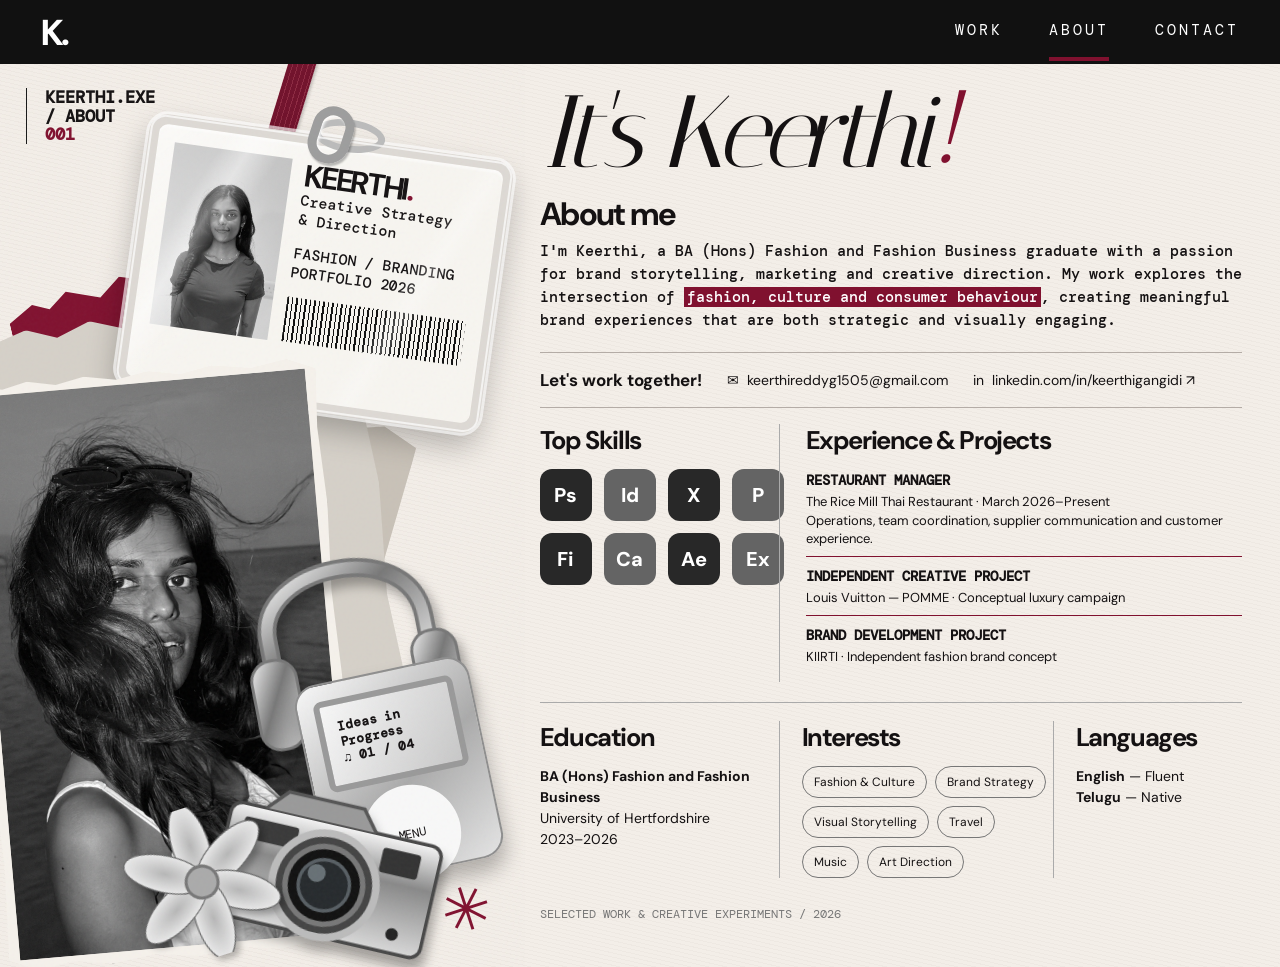
==== commit a09c9af1: "Add files via upload" ====
--- a/about.html
+++ b/about.html
@@ -11,15 +11,36 @@
 @media(max-width:1100px){main{grid-template-columns:40% 60%}.visual{min-height:730px}.id-card{height:235px}.skills{grid-template-columns:repeat(4,43px);gap:7px}.skill{width:43px;height:43px;font-size:17px}.grid-bottom{grid-template-columns:1fr 1fr}.grid-bottom section:last-child{grid-column:1/-1;border-left:0;padding-left:0;margin-top:20px}.headline{font-size:clamp(64px,7vw,100px)}}
 @media(max-width:760px){nav{height:60px;padding:0 20px}nav .links{gap:16px}nav .links a{font-size:11px;letter-spacing:.1em}main{display:block}.visual{height:590px;min-height:0}.micro{top:16px}.id-card{left:29%;top:9%;width:65%;height:220px;padding:8px;border-width:9px}.id-copy strong{font-size:21px}.id-copy p{font-size:10px}.barcode{height:25px}.portrait{left:3%;top:33%;width:62%;height:62%}.player{left:59%;top:65%;width:36%;height:160px;padding:10px}.player .screen{height:67px;font-size:11px;padding:7px}.player .wheel{width:65px;height:65px}.content{padding:20px 6% 50px}.headline{font-size:clamp(66px,12vw,110px)}.intro{font-size:14px}.grid-top{grid-template-columns:1fr;gap:24px}.grid-top>section+section{border-left:0;border-top:1px solid #aaa;padding:18px 0 0}.grid-bottom{grid-template-columns:1fr;gap:18px}.grid-bottom>section+section{border-left:0;border-top:1px solid #aaa;padding:18px 0 0}.grid-bottom section:last-child{grid-column:auto;margin:0}.skills{grid-template-columns:repeat(4,52px)}.skill{width:52px;height:52px}.contact{gap:12px}}
 @media(prefers-reduced-motion:no-preference){a{transition:opacity .2s}a:hover{opacity:.7}}
+
+/* Editorial scrapbook enhancements — each object remains a separate element */
+.visual{isolation:isolate}
+.visual::after{content:"";position:absolute;inset:0;pointer-events:none;z-index:9;opacity:.12;background-image:url("data:image/svg+xml,%3Csvg viewBox='0 0 180 180' xmlns='http://www.w3.org/2000/svg'%3E%3Cfilter id='n'%3E%3CfeTurbulence type='fractalNoise' baseFrequency='.9' numOctaves='3' stitchTiles='stitch'/%3E%3C/filter%3E%3Crect width='100%25' height='100%25' filter='url(%23n)' opacity='.32'/%3E%3C/svg%3E")}
+.scrap{clip-path:polygon(0 8%,8% 3%,13% 6%,19% 1%,29% 6%,36% 0,45% 4%,52% 1%,63% 5%,72% 1%,80% 5%,89% 2%,100% 7%,96% 93%,87% 99%,78% 94%,67% 100%,57% 94%,46% 99%,36% 95%,25% 100%,17% 95%,8% 98%,1% 91%);box-shadow:0 8px 15px #0002}
+.paper-torn{position:absolute;z-index:1;left:3%;top:27%;width:72%;height:65%;background:#d5d0c8;transform:rotate(-8deg);clip-path:polygon(2% 2%,13% 0,21% 2%,30% 0,43% 3%,56% 0,70% 2%,85% 0,99% 3%,98% 17%,100% 34%,98% 53%,100% 70%,98% 98%,80% 100%,61% 98%,42% 100%,23% 98%,2% 100%,0 81%,2% 62%,0 42%,2% 22%)}
+.id-card{border:10px solid #ddd9d4;outline:3px solid #ffffffa3;background:linear-gradient(135deg,#fff8,#fff0 48%),#f7f5f0;box-shadow:0 3px 2px #fff8 inset,0 14px 30px #0004}
+.id-card::after{content:"";position:absolute;inset:-9px;border:2px solid #ffffffb5;border-radius:15px;pointer-events:none}
+.plastic-glare{position:absolute;z-index:2;pointer-events:none;inset:0;background:linear-gradient(115deg,transparent 15%,#fff7 21%,transparent 28%,transparent 68%,#fff4 73%,transparent 77%);border-radius:8px}
+.clip-metal{position:absolute;z-index:5;left:59%;top:42px;width:42px;height:58px;border:9px solid #9d9d9d;border-radius:24px;transform:rotate(18deg);box-shadow:2px 2px 2px #0004,inset 2px 1px 3px #fff}
+.portrait{border-radius:0;clip-path:polygon(2% 0,12% 1%,19% 0,27% 1%,35% 0,44% 1%,53% 0,62% 1%,71% 0,82% 1%,92% 0,100% 2%,99% 12%,100% 25%,99% 40%,100% 56%,99% 71%,100% 89%,99% 100%,87% 99%,76% 100%,65% 99%,53% 100%,41% 99%,29% 100%,18% 99%,8% 100%,0 98%,1% 82%,0 67%,1% 51%,0 36%,1% 21%,0 9%);border:11px solid #f5f1eb;box-shadow:0 15px 28px #0005}
+.headphones{position:absolute;z-index:5;width:43%;left:45%;top:51%;transform:rotate(-11deg);filter:drop-shadow(4px 9px 6px #0005);pointer-events:none}
+.player{z-index:6;left:59%;top:67%;width:34%;height:205px;transform:rotate(-12deg);border:2px solid #8e8e8e;background:linear-gradient(145deg,#f8f8f8,#aaa 55%,#e4e4e4);box-shadow:0 14px 20px #0004}
+.player .screen{font-size:clamp(10px,1vw,16px);background:linear-gradient(125deg,#f7f7f7,#c7c7c7)}
+.camera{position:absolute;z-index:7;width:45%;left:40%;bottom:2%;transform:rotate(13deg);filter:drop-shadow(5px 10px 6px #0005);pointer-events:none}
+.flower{position:absolute;z-index:8;width:29%;left:24%;bottom:1%;transform:rotate(-18deg);filter:drop-shadow(3px 5px 3px #0004);pointer-events:none}
+.sticker{left:84%;bottom:2%;z-index:8;font-size:60px}
+@media(max-width:760px){.clip-metal{top:26px;left:61%;width:30px;height:42px;border-width:6px}.headphones{top:53%}.player{top:68%;height:160px}.camera{bottom:0}.flower{bottom:1%}}
 </style>
 </head>
 <body>
 <nav aria-label="Main navigation"><a class="logo" href="index.html">K.</a><div class="links"><a href="index.html#work">WORK</a><a href="about.html" class="active" aria-current="page">ABOUT</a><a href="mailto:keerthireddyg1505@gmail.com">CONTACT</a></div></nav>
 <main>
 <aside class="visual" aria-label="Editorial photo collage of Keerthi">
-<div class="micro">KEERTHI.EXE<br>/ ABOUT<br><em>001</em></div><div class="scrap"></div><div class="scrap two"></div><div class="lanyard"></div>
-<div class="id-card"><img src="id-photo.jpeg" alt="Portrait of Keerthi on an ID card"><div class="id-copy"><strong>KEERTHI<span style="color:#80112f">.</span></strong><p>Creative Strategy<br>&amp; Direction</p><p>FASHION / BRANDING<br>PORTFOLIO 2026</p><div class="barcode" aria-hidden="true"></div></div></div>
-<div class="portrait"><img src="beach.jpeg" alt="Keerthi at the beach"></div><div class="player"><div class="screen">Ideas in<br>Progress<br>♫ 01 / 04</div><div class="wheel">MENU</div></div><div class="sticker" aria-hidden="true">✳</div>
+<div class="micro">KEERTHI.EXE<br>/ ABOUT<br><em>001</em></div><div class="scrap"></div><div class="scrap two"></div><div class="paper-torn"></div><div class="lanyard"></div><div class="clip-metal" aria-hidden="true"></div>
+<div class="id-card"><span class="plastic-glare" aria-hidden="true"></span><img src="id-photo.jpeg" alt="Portrait of Keerthi on an ID card"><div class="id-copy"><strong>KEERTHI<span style="color:#80112f">.</span></strong><p>Creative Strategy<br>&amp; Direction</p><p>FASHION / BRANDING<br>PORTFOLIO 2026</p><div class="barcode" aria-hidden="true"></div></div></div>
+<div class="portrait"><img src="beach.jpeg" alt="Keerthi at the beach"></div>
+<svg class="headphones" viewBox="0 0 310 320" aria-hidden="true"><defs><linearGradient id="metal" x1="0" y1="0" x2="1" y2="1"><stop stop-color="#f7f7f7"/><stop offset=".45" stop-color="#777"/><stop offset="1" stop-color="#dedede"/></linearGradient></defs><path d="M46 192 V138 C46 35 263 29 263 145 V197" fill="none" stroke="#777" stroke-width="26" stroke-linecap="round"/><path d="M46 192 V138 C46 35 263 29 263 145 V197" fill="none" stroke="url(#metal)" stroke-width="16" stroke-linecap="round"/><rect x="13" y="166" width="62" height="123" rx="28" fill="url(#metal)" stroke="#777" stroke-width="4"/><rect x="237" y="166" width="62" height="123" rx="28" fill="url(#metal)" stroke="#777" stroke-width="4"/></svg>
+<div class="player"><div class="screen">Ideas in<br>Progress<br>♫ 01 / 04</div><div class="wheel">MENU</div></div><svg class="camera" viewBox="0 0 340 230" aria-hidden="true"><defs><linearGradient id="cam" x1="0" y1="0" x2="0" y2="1"><stop stop-color="#f6f6f6"/><stop offset=".4" stop-color="#888"/><stop offset="1" stop-color="#d8d8d8"/></linearGradient></defs><rect x="15" y="48" width="310" height="164" rx="16" fill="url(#cam)" stroke="#484848" stroke-width="5"/><path d="M64 48 L91 18 H202 L226 48" fill="#999" stroke="#555" stroke-width="5"/><rect x="37" y="66" width="80" height="31" rx="5" fill="#393939"/><rect x="241" y="65" width="56" height="36" rx="5" fill="#333"/><circle cx="169" cy="138" r="75" fill="#444" stroke="#bbb" stroke-width="11"/><circle cx="169" cy="138" r="56" fill="#111" stroke="#777" stroke-width="8"/><circle cx="169" cy="138" r="37" fill="#262a2d" stroke="#575e63" stroke-width="5"/><circle cx="155" cy="123" r="13" fill="#9caab0" opacity=".55"/><circle cx="280" cy="185" r="9" fill="#222"/></svg>
+<svg class="flower" viewBox="0 0 200 200" aria-hidden="true"><defs><radialGradient id="petal"><stop stop-color="#b6b6b6"/><stop offset="1" stop-color="#e9e9e9"/></radialGradient></defs><g transform="translate(100 100)" fill="url(#petal)" stroke="#666" stroke-width="1.5"><ellipse cx="0" cy="-50" rx="24" ry="55"/><ellipse cx="0" cy="-50" rx="24" ry="55" transform="rotate(60)"/><ellipse cx="0" cy="-50" rx="24" ry="55" transform="rotate(120)"/><ellipse cx="0" cy="-50" rx="24" ry="55" transform="rotate(180)"/><ellipse cx="0" cy="-50" rx="24" ry="55" transform="rotate(240)"/><ellipse cx="0" cy="-50" rx="24" ry="55" transform="rotate(300)"/></g><circle cx="100" cy="100" r="21" fill="#aaa" stroke="#777" stroke-width="4"/></svg><div class="sticker" aria-hidden="true">✳</div>
 </aside>
 <article class="content"><p class="headline">It's Keerthi<span>!</span></p><h1>About me</h1>
 <p class="intro">I'm Keerthi, a BA (Hons) Fashion and Fashion Business graduate with a passion for brand storytelling, marketing and creative direction. My work explores the intersection of <span class="mark">fashion, culture and consumer behaviour</span>, creating meaningful brand experiences that are both strategic and visually engaging.</p>
